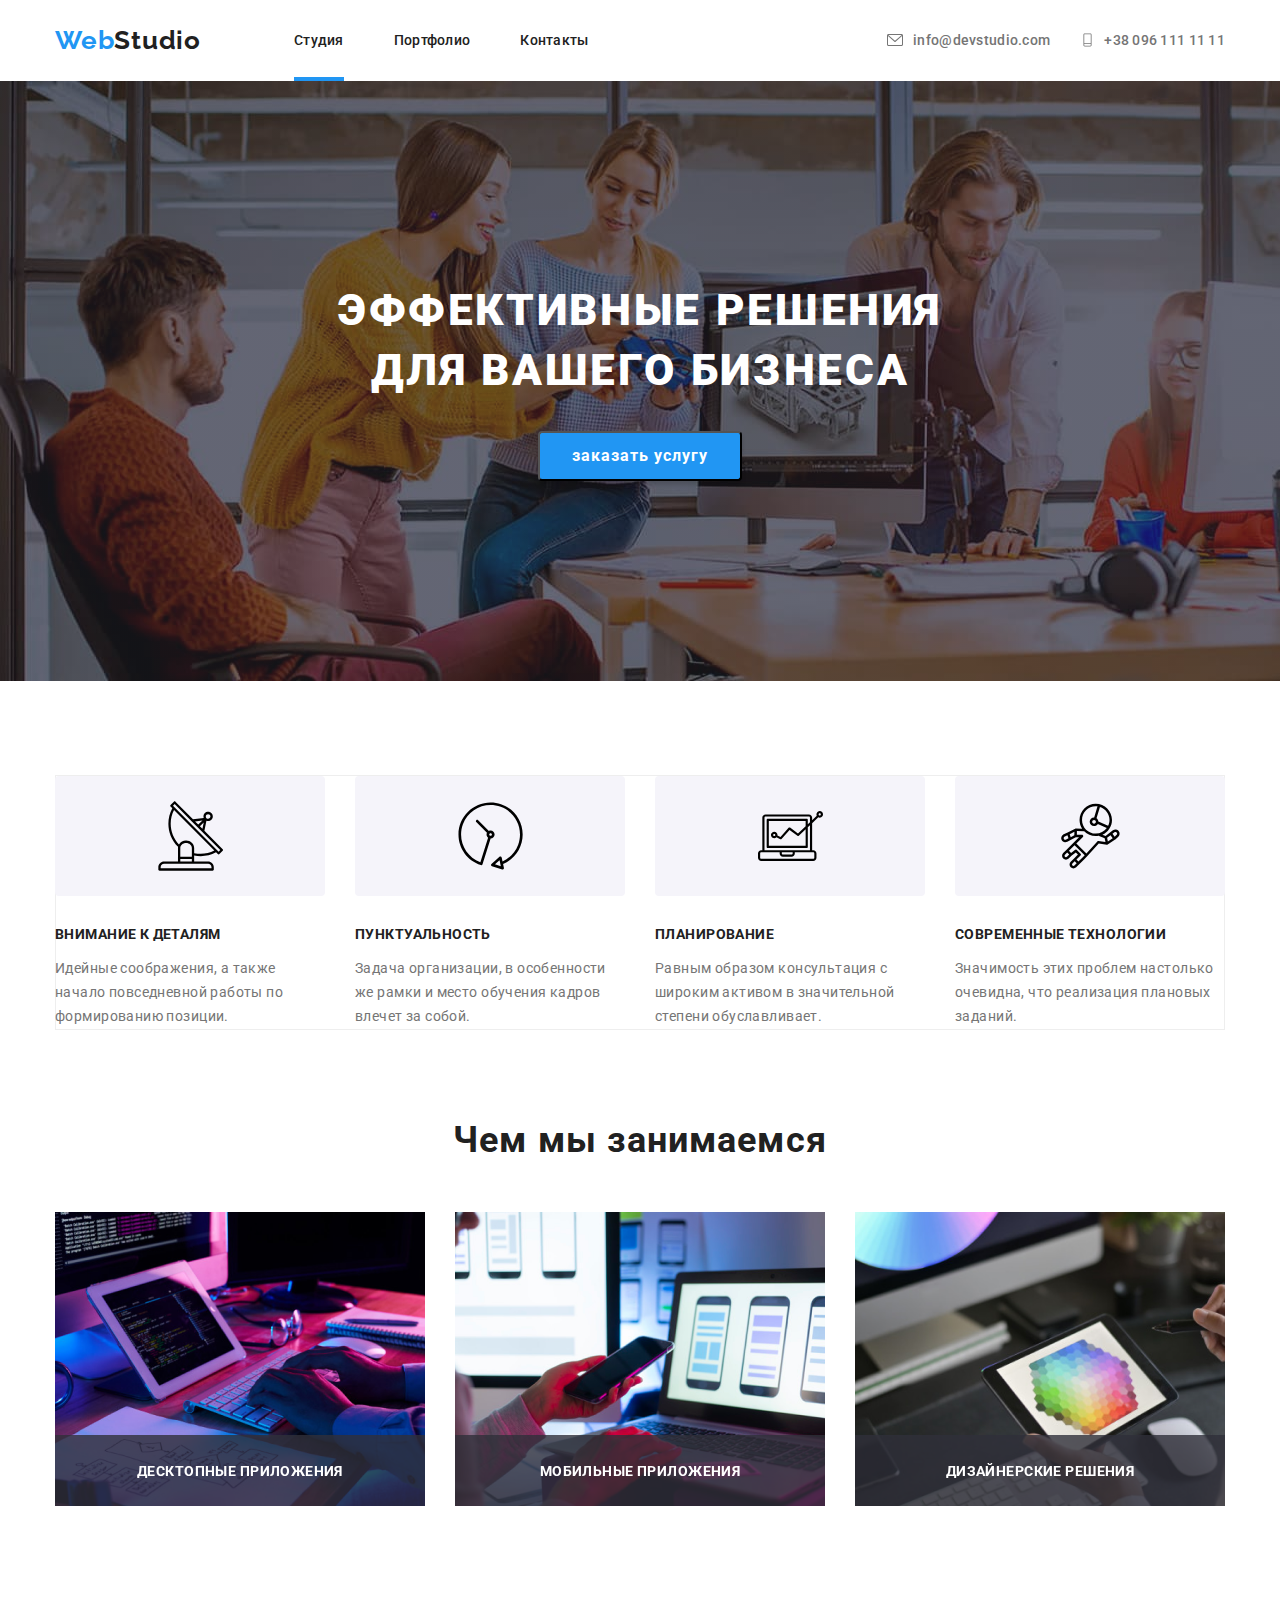
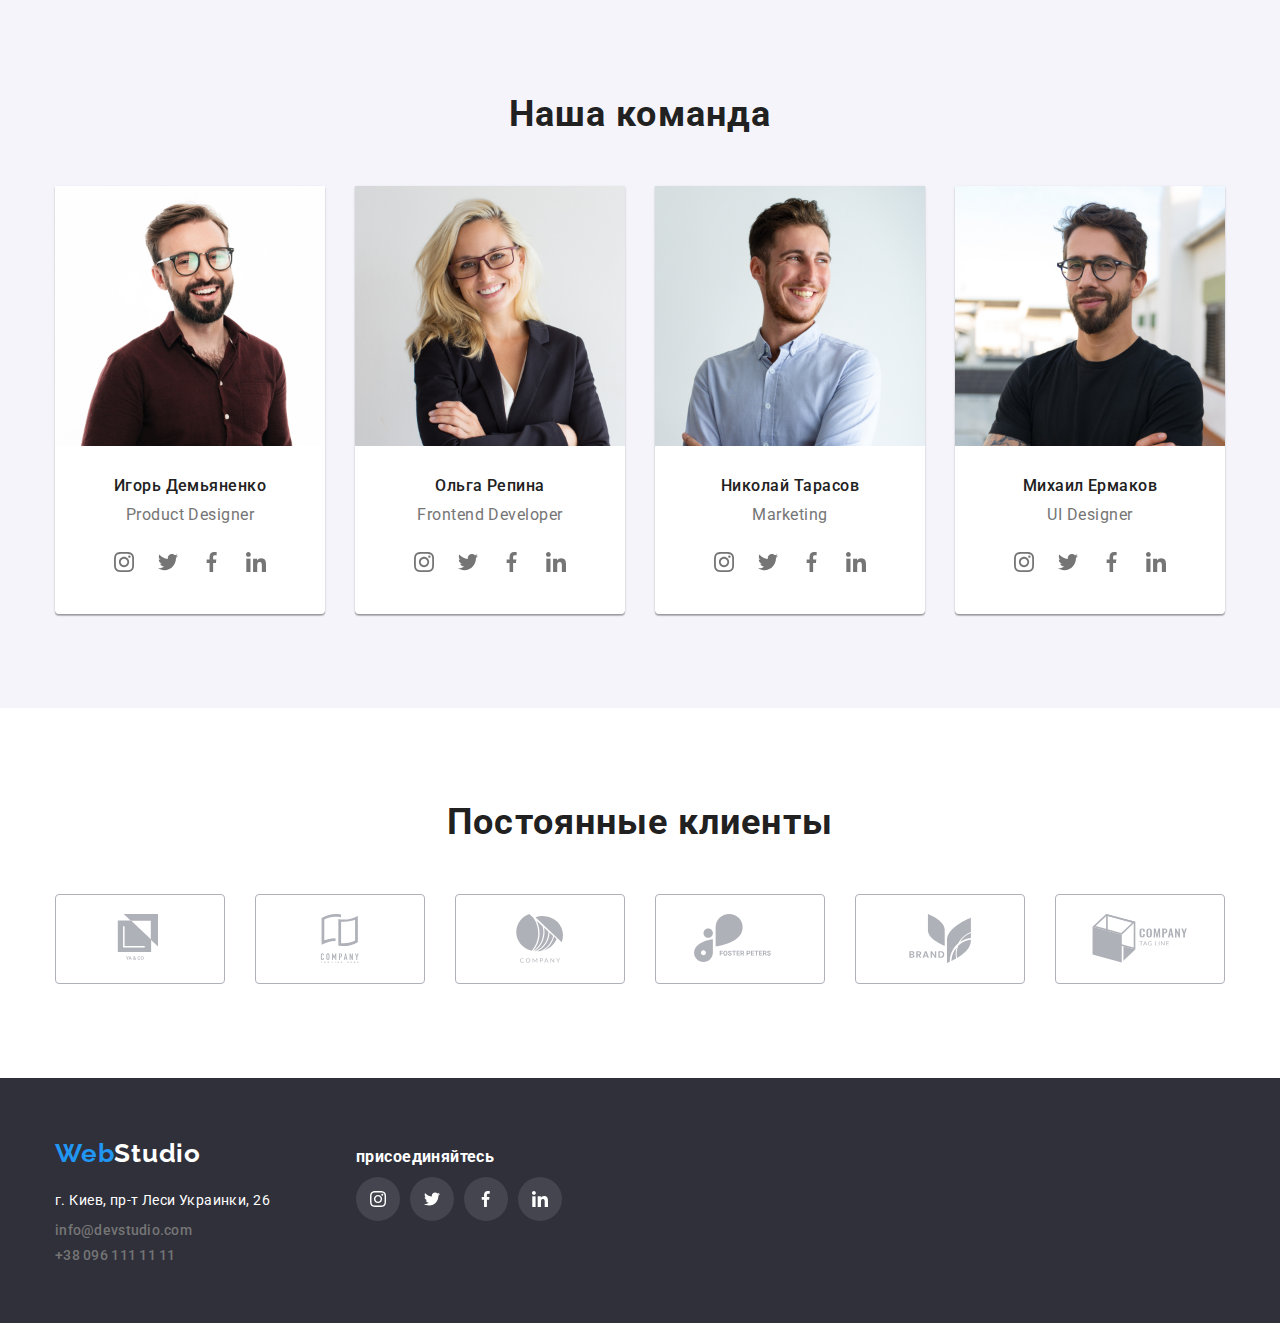
==== index.html @ 76a41bfb "дз 5" ====
<!DOCTYPE html>
<html lang="ru">
<head>
    <meta charset="UTF-8">
    <meta name="viewport" content="width=device-width, initial-scale=1.0">
    <title>Document</title>
    <link rel="stylesheet" href="https://cdnjs.cloudflare.com/ajax/libs/modern-normalize/1.0.0/modern-normalize.min.css">
    <link rel="preconnect" href="https://fonts.gstatic.com">
<link rel="preconnect" href="https://fonts.gstatic.com">
<link href="https://fonts.googleapis.com/css2?family=Raleway:wght@700&family=Roboto:wght@400;500;700;900&display=swap"
  rel="stylesheet">
<link rel="stylesheet" href="./css/styles.css">
 
  </head>
<body>
  <header class="header">
    <div class="container">
    <nav class="nav"> 
      <a class="logo" href="/index.html" aria-label="логотип сайта"> <span class="logoweb"> Web</span><span class="logo-studio">Studio</span> 
    
    </a>

<ul class="navigation"> 
  <li class="navigation-item"> <a class="navigation-item-link"  href="/index.html" >Студия</a>
  <before class="header-line"></before>
  </li>

  <li class="navigation-item"> <a class="navigation-item-link"   href="/portfolio.html">Портфолио</a></li>

 <li class="navigation-item"> <a class="navigation-item-link"  href="#">Контакты</a></li>



</ul>
</nav>

<address class="adress">

<svg class="adresssvg">
  <use href="/img/symbol-defs.svg#icon-envelopeconvert-hover"></use>
</svg>
<a class="address-link" href  ="info@devstudio.com">info@devstudio.com</a>
  </address>
<div class="telsvgitem">
  <svg class="telsvg">
    <use href="/img/symbol-defs.svg#icon-tel"></use>
  </svg>
  <a class="header-tell" href="tel:+38 096 111 11 11">+38 096 111 11 11</a>
</div>
  </div>
 </header>  
  <main>
<!--hero -->
<section class="hero-section">
  
  <div class="main-info">
  <h1 class="main-haiding">Эффективные решения для вашего бизнеса</h1>
  <button class="button" data-modal-open>заказать услугу</button>
  <div class="backdrop is-hidden"data-modal>
    <div class="modal">
      <p>
        Серега супер айтишник
      </p>
<button class="cloze" data-modal-close><svg class="svgcloze">
  <use href="/img/symbol-defs.svg#icon-Vectorcloze"></use>
</svg>
</button>
    </div>

  </div>
  </div>
  
</section>
<section class="section-requirements">
  <div class="container">
<ul class="list-of-requirements">
  
    <li class="list-of-requirements-item">
      <section class="listsvg">
        <svg class="list-item-svg">
          <use href="/img/symbol-defs.svg#icon-Vectorantena"></use>
        </svg>

      </section>
    
      <h3 class="base-tegs" >Внимание к деталям</h3>
  <p class="text-idea"> Идейные соображения, а также начало повседневной работы по формированию позиции.</p>
  </li>
 
  <li class="list-of-requirements-item">
    <section class="listsvg">
    <svg class="list-item-svg">
      <use href="/img/symbol-defs.svg#icon-Vectorchasiki"></use>
    </svg>
     
    </section>
    <h3 class="base-tegs">Пунктуальность</h3>
  <p class="text-idea"> Задача организации, в особенности же рамки и место обучения кадров влечет за собой.</p>
  </li>

  <li class="list-of-requirements-item">
    <section class="listsvg">
    <svg class="list-item-svg">
      <use href="/img/symbol-defs.svg#icon-Vectorcomp"></use>
    </svg>
    </section>
    <h3 class="base-tegs">Планирование</h3>
 <p class="text-idea"> Равным образом консультация с широким активом в значительной степени обуславливает.</p>
  </li>

  <li class="list-of-requirements-item">
    <section class="listsvg">
      <svg class="list-item-svg">
        <use href="/img/symbol-defs.svg#icon-Vectorcosmo"></use>
      </svg>
      </section>
    <h3 class="base-tegs">Современные технологии</h3>
<p class="text-idea"> Значимость этих проблем настолько очевидна, что реализация плановых заданий.</p>
  </li>
  
</ul>
</div>
</section>

<section class="section-profession">
  <div class="container">
 
<h2 class="work">Чем мы занимаемся</h2>

<ul class="img-set">
  <li class="img-work-set">
    <img class="img-work" src="/img/набор кода.png" alt="набор кода" width="370" height="294">
    <before class="code">ДЕСКТОПНЫЕ ПРИЛОЖЕНИЯ</before>
 </li>
 <li class="img-work-set">
   <img class="img-work" src="/img/подключение.png" alt="подключение сайта" width="370" height="294" >
  <before class="code">МОБИЛЬНЫЕ ПРИЛОЖЕНИЯ</before>
 </li>
 <li class="img-work-set"><img class="img-work" src="/img/дизайн.png" alt="дизайн стилизация" width="370" height="294">
  <before class="code">ДИЗАЙНЕРСКИЕ РЕШЕНИЯ</before>
</li>

</ul>
</div>


</section>


  
  <section class="comand">
    
    <div class="container">
      <h2 class="over-comand">Наша команда</h2>
<ul class="fotospec">
  <li class="fotospros"><img src="/img/demyanenko.jpg" alt="" width="270" height="260"> 
    <h3 class="name">Игорь Демьяненко</H3>
    <p class="profession">Product Designer</p>
    <ul class="social-list">
      <li class="social-list-item">
        <a class="social-list-link" href="">
          <svg class="social-list-link-icon">
          <use href="/img/symbol-defs.svg#icon-instagram-2"></use>
        </svg></a>
      </li>
      <li class="social-list-item">

      <a class="social-list-link" href="">
        <svg class="social-list-link-icon">
        <use href="/img/symbol-defs.svg#icon-Vectortvit"></use>
      </svg></a>
      </li>
      <li class="social-list-item">
        <a class="social-list-link" href="">
          <svg class="social-list-link-icon">
          <use href="/img/symbol-defs.svg#icon-Vectorfaceb"></use>
        </svg></a>
      </li>
      <li class="social-list-item">
      <a class="social-list-link" href="">
        <svg class="social-list-link-icon">
        <use href="/img/symbol-defs.svg#icon-linkedin-1"></use>
      </svg></a>
     </li>
    </ul>
   
  </li>
    <li class="fotospros"><img src="/img/repina.jpg" alt="" width="270" height="260">
<h3 class="name">Ольга Репина</h3>
<p class="profession">Frontend Developer</p>
<ul class="social-list">
  <li class="social-list-item">
    <a class="social-list-link" href="">
      <svg class="social-list-link-icon">
        <use href="/img/symbol-defs.svg#icon-instagram-2"></use>
      </svg></a>
  </li>
  <li class="social-list-item">

    <a class="social-list-link" href="">
      <svg class="social-list-link-icon">
        <use href="/img/symbol-defs.svg#icon-Vectortvit"></use>
      </svg></a>
  </li>
  <li class="social-list-item">
    <a class="social-list-link" href="">
      <svg class="social-list-link-icon">
        <use href="/img/symbol-defs.svg#icon-Vectorfaceb"></use>
      </svg></a>
  </li>
  <li class="social-list-item">
    <a class="social-list-link" href="">
      <svg class="social-list-link-icon">
        <use href="/img/symbol-defs.svg#icon-linkedin-1"></use>
      </svg></a>
  </li>
</ul>
    </li>
    <li class="fotospros"><img src="/img/tarasov.jpg" alt="" width="270" height="260"> 
      <h3 class="name">Николай Тарасов</h3>
      <p class="profession">Marketing</p>
      <ul class="social-list">
        <li class="social-list-item">
          <a class="social-list-link" href="">
            <svg class="social-list-link-icon">
              <use href="/img/symbol-defs.svg#icon-instagram-2"></use>
            </svg></a>
        </li>
        <li class="social-list-item">
      
          <a class="social-list-link" href="">
            <svg class="social-list-link-icon">
              <use href="/img/symbol-defs.svg#icon-Vectortvit"></use>
            </svg></a>
        </li>
        <li class="social-list-item">
          <a class="social-list-link" href="">
            <svg class="social-list-link-icon">
              <use href="/img/symbol-defs.svg#icon-Vectorfaceb"></use>
            </svg></a>
        </li>
        <li class="social-list-item">
          <a class="social-list-link" href="">
            <svg class="social-list-link-icon">
              <use href="/img/symbol-defs.svg#icon-linkedin-1"></use>
            </svg></a>
        </li>
      </ul>
   </li>
   <li class="fotospros"><img src="/img/yermakov.jpg" alt="" width="270" height="260">
    <h3 class="name">Михаил Ермаков</h3>
    <p class="profession">UI Designer</p>
    <ul class="social-list">
      <li class="social-list-item">
        <a class="social-list-link" href="">
          <svg class="social-list-link-icon">
            <use href="/img/symbol-defs.svg#icon-instagram-2"></use>
          </svg></a>
      </li>
      <li class="social-list-item">
    
        <a class="social-list-link" href="">
          <svg class="social-list-link-icon">
            <use href="/img/symbol-defs.svg#icon-Vectortvit"></use>
          </svg></a>
      </li>
      <li class="social-list-item">
        <a class="social-list-link" href="">
          <svg class="social-list-link-icon">
            <use href="/img/symbol-defs.svg#icon-Vectorfaceb"></use>
          </svg></a>
      </li>
      <li class="social-list-item">
        <a class="social-list-link" href="">
          <svg class="social-list-link-icon">
            <use href="/img/symbol-defs.svg#icon-linkedin-1"></use>
          </svg></a>
      </li>
    </ul>

   </li>
</ul>
</div>
</section>
<section class="clients">
  <div class="container">
    <h2 class="over-clients">Постоянные клиенты</h2>
    <ul class="clients-logos">
      
      <li class="clients-logos-area">
        <a class="clients-logos-area-label" href="">
        <svg class="clients-svg">
          <use href="/img/symbol-defs.svg#icon-logo-1"></use>
        </svg>
      </a>
     
      </li>
        <li class="clients-logos-area">
          <a class="clients-logos-area-label" href="">
            <svg class="clients-svg">
              <use href="/img/symbol-defs.svg#icon-logo-2"></use>
            </svg>
          </a>
        
        </li>
      <li class="clients-logos-area">
        <a class="clients-logos-area-label" href="">
          <svg class="clients-svg">
            <use href="/img/symbol-defs.svg#icon-logo-3"></use>
          </svg>
        </a>
      
      </li>
        <li class="clients-logos-area">
          <a class="clients-logos-area-label" href="">
            <svg class="clients-svg">
              <use href="/img/symbol-defs.svg#icon-logo-4"></use>
            </svg>
          </a>
        
        </li>
      <li class="clients-logos-area">
        <a class="clients-logos-area-label" href="">
          <svg class="clients-svg">
            <use href="/img/symbol-defs.svg#icon-logo-5"></use>
          </svg>
        </a>
      
      </li>
        <li class="clients-logos-area">
          <a class="clients-logos-area-label" href="">
            <svg class="clients-svg">
              <use href="/img/symbol-defs.svg#icon-logo-6"></use>
            </svg>
          </a>
        
        </li>
     

    </ul>

  </div>

</section>
</main>
<footer class="footer">
<div class="container">
  <ul class="footer-set">
    <li class="footer-section">
  <ul class="footer-items">
  <li class="footer-item"><a class="logo" href="/index.html" aria-label="логотип сайта"> <span class="logoweb"> Web</span><span class="logo-studio-footer">Studio</span> 
    
  </a>
  </li>
  <!--контакты-->
  
    <li class="footer-item">
     
       <p class="adress-kiyv">г. Киев, пр-т Леси Украинки, 26</p> 
      </li>
    <li class="footer-item">
      <a class="address-link" href  ="info@devstudio.com">info@devstudio.com</a>
    </li>
    <li class="footer-item">
      <a class="header-tell"  href="tel:+38 096 111 11 11">+38 096 111 11 11</a>
    </li>
  </ul>
  </li>
  <li class="footer-section">
  <ul class="footer-conect">
    <li class="footer-conect-main"><h3>присоединяйтесь</h3></li>
    <li class="footer-item-section">
      <ul class="social-list-set" >
        <li class="footer-social-list-item">
          <a class="footer-social-list-item-icon" href="">
            <svg class="footer-social-list-item-svg">
              <use href="/img/symbol-defs.svg#icon-instagram-2"></use>
            </svg>
          </a>
        </li>
        <li class="footer-social-list-item">
          <a class="footer-social-list-item-icon href="">
            <svg class="footer-social-list-item-svg">
              <use href="/img/symbol-defs.svg#icon-Vectortvit"></use>
            </svg>
          </a>
        </li>
        <li class="footer-social-list-item">
          <a class="footer-social-list-item-icon href="">
            <svg class="footer-social-list-item-svg">
              <use href="/img/symbol-defs.svg#icon-Vectorfaceb"></use>
            </svg>
          </a>
        </li>
        <li class="footer-social-list-item">
          <a class="footer-social-list-item-icon href="">
            <svg class="footer-social-list-item-svg">
              <use href="/img/symbol-defs.svg#icon-linkedin-1"></use>
            </svg>
          </a>
        </li>


      </ul>
    </li>
  </ul>
  </li>
  </ul>
</div>


  
  </footer>
  <script src="./js/modal.js"></script>
</body>
</html>
---- css/styles.css ----
a {
  text-decoration: none;
}
.navigation-item-link {
  font-family: 'Roboto', sans-serif;
  font-weight: 500;
  font-size: 14px;
  line-height: 1.142;
  letter-spacing: 0.02em;
  color: #212121;
  transition-property: color, transform;
  transition-duration: 250ms;
  transition-timing-function: cubic-bezier(0.4, 0, 0.2, 1);
}
.navigation-item {
  position: relative;
}
.header-line {
  position: absolute;
  content: '';
  display: flex;
  width: 100%;
  height: 4px;
  background-color: #2196f3;
  top: 250%;
}
html {
  box-sizing: border-box;
}
*,
*::before,
*::after {
  box-sizing: inherit;
}

ul {
  list-style: none;
}

.address-link {
  display: flex;
  font-family: 'Roboto', sans-serif;
  font-weight: 500;
  font-size: 14px;
  line-height: 1.142;
  letter-spacing: 0.02em;
  color: #757575;
  transition-property: color, transform;
  transition-duration: 250ms;
  transition-timing-function: cubic-bezier(0.4, 0, 0.2, 1);
}

/* =====header====== */
.header {
  display: flex;
  align-items: center;
  justify-content: center;

  margin: auto;
}

.header {
  padding-top: 25px;
  padding-bottom: 25px;
  background: #ffffff;
}
.nav {
  display: flex;
  align-items: center;
  justify-content: flex-start;
}
.header .container {
  display: flex;
  align-items: center;
}
.container {
  width: 1200px;
  padding-left: 15px;
  padding-right: 15px;
  margin: 0 auto;
}

.navigation {
  display: flex;
  align-items: center;
}
.header .logo {
  margin-right: 93px;
}
.navigation-item:not(:last-child) {
  margin-right: 50px;
}
.adresssvg {
  display: block;
  width: 16px;
  height: 16px;
  fill: rgba(117, 117, 117, 1);
  margin-right: 10px;
  transition-property: fill, transform;
  transition-duration: 250ms;
  transition-timing-function: cubic-bezier(0.4, 0, 0.2, 1);
}
.adresssvg :hover,
.adresssvg :focus {
  fill: #2196f3;
}

.adress {
  display: flex;
  margin-left: auto;
  align-items: center;
}
.header .address-link {
  display: flex;
  align-items: center;
}
.header-tell {
  display: flex;
  flex-wrap: nowrap;
  font-family: 'Roboto', sans-serif;
  font-weight: 500;
  font-size: 14px;
  line-height: 1.142;
  letter-spacing: 0.02em;
  color: #757575;
  transition-property: color, transform;
  transition-duration: 250ms;
  transition-timing-function: cubic-bezier(0.4, 0, 0.2, 1);
}
.telsvgitem {
  display: flex;
  margin-left: 31px;
  align-items: center;
}

.telsvg {
  display: flex;
  width: 13px;
  height: 26px;
  fill: #757575;
  margin-right: 10px;
  transition-property: fill, transform;
  transition-duration: 250ms;
  transition-timing-function: cubic-bezier(0.4, 0, 0.2, 1);
}

.telsvg:hover,
.telsvg:focus {
  fill: #2196f3;
}
.navigation-item :hover,
.navigation-item :focus,
.address-link:hover,
.address-link:focus,
.header-tell:hover,
.header-tell:focus {
  color: #2196f3;
}

.adress {
  font-style: normal;
}
.header .header-tell {
  font-style: normal;

  margin-left: auto;
}
.logoweb {
  color: #2196f3;
}
.logo-studio {
  color: #212121;
}
.logo {
  font-family: 'Raleway', sans-serif;
  font-style: normal;
  font-weight: bold;
  font-size: 26px;
  line-height: 1.192;
  /* identical to box height */

  letter-spacing: 0.03em;
}
.hero-section {
  padding-top: 200px;
  padding-bottom: 200px;
  background: #2f303a;
  background-image: linear-gradient(
      rgba(47, 48, 58, 0.4),
      rgba(47, 48, 58, 0.4)
    ),
    url(../img/Img-background\ —\ копия.jpg);
  background-repeat: no-repeat;
  background-size: cover;
}
.main-haiding {
  font-family: 'Roboto', sans-serif;
  font-style: normal;
  font-weight: 900;
  font-size: 44px;
  line-height: 1.363;
  /* or 136% */

  text-align: center;
  letter-spacing: 0.06em;
  text-transform: uppercase;

  color: #ffffff;

  align-items: center;
  justify-content: center;
}
.button {
  font-family: 'Roboto', sans-serif;
  font-style: normal;
  font-weight: bold;
  font-size: 16px;
  line-height: 1.875;
  /* identical to box height, or 187% */

  display: flex;
  align-items: center;
  text-align: center;
  letter-spacing: 0.06em;

  color: #ffffff;
  background: #2196f3;
  box-shadow: 0px 4px 4px rgba(0, 0, 0, 0.15);
  border-radius: 4px;
  cursor: pointer;
  min-width: 200px;
  height: 50px;
  padding: 10px 32px;
  margin-top: 30px;
}
.main-info {
  display: flex;
  align-items: center;
  text-align: center;
  flex-wrap: wrap;
  flex-direction: column;
  justify-content: center;
  width: 726px;
  padding-left: 15px;
  padding-right: 15px;

  margin: 0 auto;
}
.cloze {
  position: absolute;
  position: relative;

  top: -11px;
  left: 240px;
  width: 30px;
  height: 30px;
}
.svgcloze {
  position: absolute;
  top: 50%;
  left: 50%;
  transform: translate(-50%, -50%);
  width: 11px;
  height: 11px;
}
.backdrop.is-hidden {
  opacity: 0;
  pointer-events: none;
}
.backdrop {
  position: fixed;

  top: 0;
  left: 0;
  width: 100%;
  height: 100%;
  background: rgba(0, 0, 0, 0.2);
}
.modal {
  position: absolute;
  position: relative;
  width: 528px;
  height: 581px;
  background: #ffffff;
  box-shadow: 0px 1px 3px rgba(0, 0, 0, 0.12), 0px 1px 1px rgba(0, 0, 0, 0.14),
    0px 2px 1px rgba(0, 0, 0, 0.2);
  border-radius: 4px;
  top: 50%;
  left: 50%;
  transform: translate(-50%, -50%);
  transition: 250ms cubic-bezier(0.4, 0, 0.2, 1);
}
.listsvg {
  width: 65px;
  height: 70px;
  display: flex;
  justify-content: center;
  align-items: center;
}
.section-requirements {
  height: 251px;

  margin-top: 94px;

  display: flex;
  justify-content: center;
}
.listsvg {
  height: 120px;
  width: 270px;
  background-color: rgba(245, 244, 250, 1);
  border-radius: 4px;
}
.list-item-svg {
  width: 65px;
  height: 70px;
  transition-property: fill, transform;
  transition-duration: 250ms;
  transition-timing-function: cubic-bezier(0.4, 0, 0.2, 1);
}

.list-item-svg :hover,
.list-item-svg:focus {
  fill: #2196f3;
}

.list-of-requirements {
  display: flex;
  align-items: center;

  justify-content: center;
  flex-direction: row;

  border: 1px solid rgba(238, 238, 238, 1);
}
.base-tegs {
  padding-top: 30px;
  display: flex;
  align-items: center;
  justify-content: start;
  font-family: 'Roboto', sans-serif;
  font-style: normal;
  font-weight: bold;
  font-size: 14px;
  line-height: 16px;
  letter-spacing: 0.03em;
  text-transform: uppercase;
  padding-bottom: 15px;

  color: #212121;
}
.list-of-requirements-item:not(:last-child) {
  margin-right: 30px;
}
.text-idea {
  font-family: 'Roboto', sans-serif;
  font-style: normal;
  font-weight: normal;
  font-size: 14px;
  line-height: 1.714;
  /* or 171% */

  letter-spacing: 0.03em;

  color: #757575;
}
.img-work-set {
  position: relative;
}
.section-profession {
  display: flex;
  align-items: center;
  justify-content: space-between;
  flex-direction: centerolumn;

  height: 386px;
  margin-bottom: 94px;
  margin-top: 94px;
}
.code {
  display: flex;
  align-items: center;
  justify-content: center;
  position: absolute;
  content: '';
  font-family: Roboto;
  font-style: normal;
  font-weight: bold;
  font-size: 14px;
  line-height: 1.142;
  text-align: center;
  letter-spacing: 0.03em;
  color: #ffffff;
  background: rgba(47, 48, 58, 0.8);
  width: 100%;
  top: 76%;
  bottom: 0;

  transform: translate(0, -50);
}
.work {
  font-family: 'Roboto', sans-serif;
  font-style: normal;
  font-weight: bold;
  font-size: 36px;
  line-height: 1.166;
  text-align: center;
  letter-spacing: 0.03em;

  padding-bottom: 50px;

  display: flex;
  justify-content: center;

  align-items: center;

  color: #212121;
}

.img-work {
  width: 370px;
  height: 294px;
  display: flex;
  align-items: center;
}

.img-set {
  display: flex;
  align-items: center;
  justify-content: center;
}

.img-work {
  display: flex;
  align-items: center;
  justify-content: center;
}
.img-work-set:not(:last-child) {
  margin-right: 30px;
}

.over-comand {
  font-family: 'Roboto', sans-serif;
  font-style: normal;
  font-weight: bold;
  font-size: 36px;
  line-height: 1.166;
  text-align: center;
  letter-spacing: 0.03em;
  display: flex;
  align-items: center;
  justify-content: center;
  margin-bottom: 50px;

  color: #212121;
}
.comand {
  display: flex;
  align-items: center;
  justify-content: center;
  flex-direction: column;
  padding-top: 94px;
  padding-bottom: 94px;

  background: rgba(245, 244, 250, 1);

  height: 708px;
  left: 0px;
  top: 1449px;
  border-radius: 0px;
}

.fotospec {
  display: flex;
  align-items: center;
  justify-content: center;
}
.fotospros {
  background-color: rgba(255, 255, 255, 1);
  display: flex;
  justify-content: center;
  flex-direction: column;
  align-items: center;
  outline: rgba(255, 255, 255, 1);
  box-shadow: 0px 1px 3px rgba(0, 0, 0, 0.12), 0px 1px 1px rgba(0, 0, 0, 0.14),
    0px 2px 1px rgba(0, 0, 0, 0.2);
  border-radius: 0px 0px 4px 4px;
  padding-bottom: 30px;
}
.social-list {
  display: flex;
  justify-content: center;
  align-items: center;

  padding-top: 16px;
}
.fotospros:not(:last-child) {
  margin-right: 30px;
}
.name {
  font-family: 'Roboto', sans-serif;
  font-style: normal;
  font-weight: 500;
  font-size: 16px;
  line-height: 1.187;
  /* identical to box height */

  text-align: center;
  letter-spacing: 0.03em;

  color: #212121;
  padding-top: 30px;
}
.profession {
  font-family: 'Roboto', sans-serif;
  font-style: normal;
  font-weight: normal;
  font-size: 16px;
  line-height: 1.187;
  /* identical to box height */

  text-align: center;
  letter-spacing: 0.03em;

  color: #757575;
  padding-top: 10px;
}
.social-list-link {
  display: flex;
  justify-content: center;
  align-items: center;
  width: 44px;
  height: 44px;
  display: flex;
  background: #ffffff;
  border-radius: 50%;
  transition-property: background, transform;
  transition-duration: 250ms;
  transition-timing-function: cubic-bezier(0.4, 0, 0.2, 1);
}
.social-list-link:hover,
.social-list-link:focus {
  background: #2196f3;
}
.social-list-link:hover .social-list-link-icon,
.social-list-link:focus .social-list-link-icon {
  fill: #ffffff;
}

.social-list-link-icon {
  width: 20px;
  height: 20px;
  fill: #757575;
  transition-property: fill, transform;
  transition-duration: 250ms;
  transition-timing-function: cubic-bezier(0.4, 0, 0.2, 1);
}
.clients {
  height: 370px;
  display: flex;
  align-items: center;
  justify-content: center;
  flex-direction: column;
  padding-top: 94px;
  padding-bottom: 94px;
}
.over-clients {
  font-family: Roboto;
  font-style: normal;
  font-weight: bold;
  font-size: 36px;
  line-height: 1.166;
  text-align: center;
  letter-spacing: 0.03em;

  color: #212121;
}
.clients-logos {
  display: flex;
  margin-top: 50px;
}
.clients-logos-area {
  width: 170px;
  height: 90px;
  display: flex;
}
.clients-logos-area:not(:last-child) {
  margin-right: 30px;
}

.clients-svg {
  display: flex;
  align-items: center;
  justify-content: center;
  width: auto;
  height: 49px;
  fill: #afb1b8;
  transition-property: fill, transform;
  transition-duration: 250ms;
  transition-timing-function: cubic-bezier(0.4, 0, 0.2, 1);
}
.clients-logos-area-label:hover,
.clients-logos-area-label:focus {
  fill: #2196f3;
}
.clients-logos-area-label:hover .clients-svg,
.clients-logos-area-label:focus .clients-svg {
  fill: #2196f3;
}
.clients-logos-area-label {
  border: 1px solid #afb1b8;
  box-sizing: border-box;
  border-radius: 4px;
  width: 170px;
  height: 90px;
  display: flex;
  align-items: center;
  justify-content: center;
  transition-property: fill, transform;
  transition-duration: 250ms;
  transition-timing-function: cubic-bezier(0.4, 0, 0.2, 1);
}
.clients-logos-area-label:hover,
.clients-logos-area-label:focus {
  border: 1px solid #2196f3;
}
.footer-conect {
  display: flex;
  align-items: flex-start;
  flex-direction: column;
}
.social-list-set {
  display: flex;
  align-items: center;
}
.footer-item-section {
  display: flex;
  align-items: center;
}
.footer-conect-main {
  font-family: Roboto;
  font-style: normal;
  font-weight: bold;
  font-size: 14px;
  line-height: 1.142;
  letter-spacing: 0.03em;
  display: flex;
  padding-top: 10px;
  padding-bottom: 10px;
  color: #ffffff;
}

.footer-social-list-item-icon {
  display: flex;
  width: 44px;
  height: 44px;
  border-radius: 50%;
  background: rgba(255, 255, 255, 0.1);
  align-items: center;
  justify-content: center;
  transition-property: background, transform;
  transition-duration: 250ms;
  transition-timing-function: cubic-bezier(0.4, 0, 0.2, 1);
}
.footer-social-list-item:hover .footer-social-list-item-icon,
.footer-social-list-item:focus .footer-social-list-item-icon {
  background: #2196f3;
}
.footer-social-list-item:not(:last-child) {
  margin-right: 10px;
}

.footer-social-list-item-svg {
  display: flex;
  height: 16px;
  align-items: center;
  justify-content: center;
  fill: white;
}
.footer-set {
  display: flex;
}
.footer-section {
  width: 231px;
  display: flex;
}
.footer-section:not(:first-child) {
  margin-left: 70px;
}

.footer {
  padding-top: 60px;
  padding-bottom: 60px;

  background: #2f303a;
}
.footer .container {
  display: flex;
}

.logo-studio-footer {
  color: white;
}
.adress-kiyv {
  padding-top: 20px;
}
.footer .address-link {
  padding-top: 9px;
}
.footer .header-tell {
  padding-top: 9px;
}
.footer-item {
  display: flex;
}
.adress-kiyv {
  font-family: 'Roboto', sans-serif;
  font-style: normal;
  font-weight: normal;
  font-size: 14px;
  line-height: 1.714;
  /* or 171% */

  letter-spacing: 0.03em;

  color: #ffffff;
}
/*===============end-studio======*/
.portfolio .header {
  border: 1px solid rgba(236, 236, 236, 1);
}
.main-portfolio {
  padding-bottom: 64px;
  padding-top: 94px;
}
.main-portfolio .container {
  display: flex;
  flex-direction: column;
  justify-content: center;
  align-items: center;
}

.nav-portfolio-item {
  display: flex;
  justify-content: center;
  font-family: 'Roboto', sans-serif;
  font-style: normal;
  font-weight: 500;
  font-size: 16px;
  line-height: 1.625;
  /* identical to box height, or 162% */

  text-align: center;
  letter-spacing: 0.03em;

  color: #212121;
}
.main-portfolio .container {
  display: flex;
}
.nav-portfolio-item {
  margin-right: 8px;
  transition-property: background, color, transform;
  transition-duration: 250ms;
  transition-timing-function: cubic-bezier(0.4, 0, 0.2, 1);
}
.nav-portfolio-item:last-of-type {
  margin-right: none;
}
.buttons {
  display: flex;
  padding-bottom: 50px;
}
.nav-portfolio-item {
  border: none;
}
.nav-portfolio-item:hover,
.nav-portfolio-item:focus {
  color: #ffffff;
  background: #2196f3;
}
.projects {
  display: flex;
  flex-wrap: wrap;
  margin-right: -30px;
}
.projects-item-text {
  padding: 20px 24px;
}
.projects-item-div {
  width: 370px;
  height: 404px;
  border: 1px solid rgba(238, 238, 238, 1);
}
.area-img {
  position: relative;
  overflow: hidden;
  width: 370px;
  height: 294px;
}
.projects-item {
  margin-right: 30px;
  margin-bottom: 30px;
  width: 370px;
  height: 404px;
}
.projects-item-div:hover .overlay {
  transform: translatex(0);
}
.overlay {
  position: absolute;
  top: 0;
  left: 0;
  width: 370px;
  height: 294px;
  background: rgba(33, 150, 243, 0.9);
  transform: translatey(+100%);
  transition: transform 250ms ease;
  display: flex;
  justify-content: center;
  align-items: center;
  padding: 63px 24px;
  transition-timing-function: cubic-bezier(0.4, 0, 0.2, 1);
}
.overlay-text {
  font-family: 'Roboto', sans-serif;
  font-style: normal;
  font-weight: normal;
  font-size: 18px;
  line-height: 1.55;
  /* or 156% */

  letter-spacing: 0.03em;

  color: #ffffff;
}
.projects-item-div:hover,
.projects-item-div:focus {
  box-shadow: 0px 1px 1px rgba(0, 0, 0, 0.12), 0px 4px 4px rgba(0, 0, 0, 0.06),
    1px 4px 6px rgba(0, 0, 0, 0.16);
}

.projects-item:nth-child(3n) {
  margin-right: 0;
}
.example-item {
  font-family: 'Roboto', sans-serif;
  font-style: normal;
  font-weight: bold;
  font-size: 18px;
  line-height: 2;
  /* identical to box height, or 200% */

  letter-spacing: 0.06em;

  color: #212121;
}
.coment-item {
  font-family: Roboto;
  font-style: normal;
  font-weight: normal;
  font-size: 16px;
  line-height: 1.875;
  /* identical to box height, or 187% */

  letter-spacing: 0.03em;

  color: #757575;
  padding-top: 4px;
  padding-bottom: 10px;
}
.hr {
  border: 1px solid #ececec;
  margin: 0;
  padding: 0;
  width: 100%;
}
h1,
h2,
h3,
h4 {
  margin: 0;
}
ul,
ol {
  margin: 0;
  padding: 0;
}
p {
  margin: 0;
}
img {
  display: flex;
}
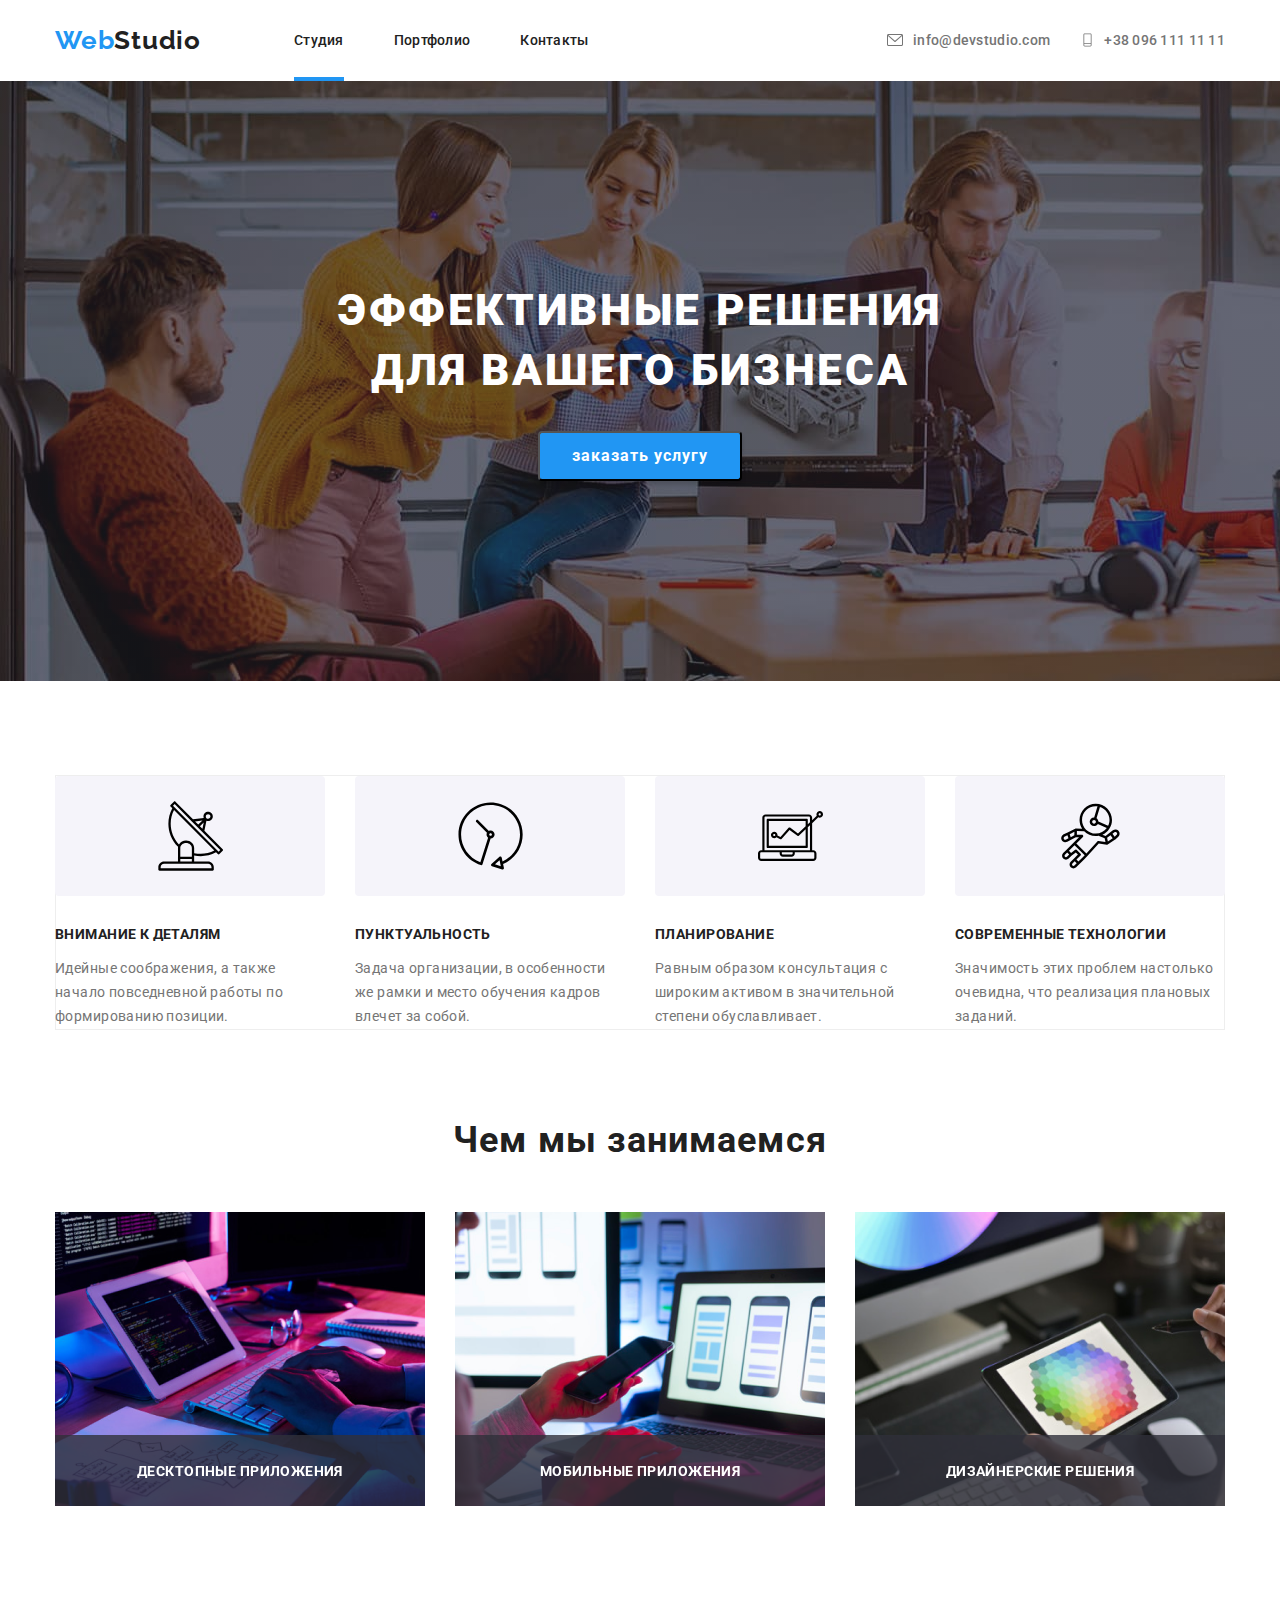
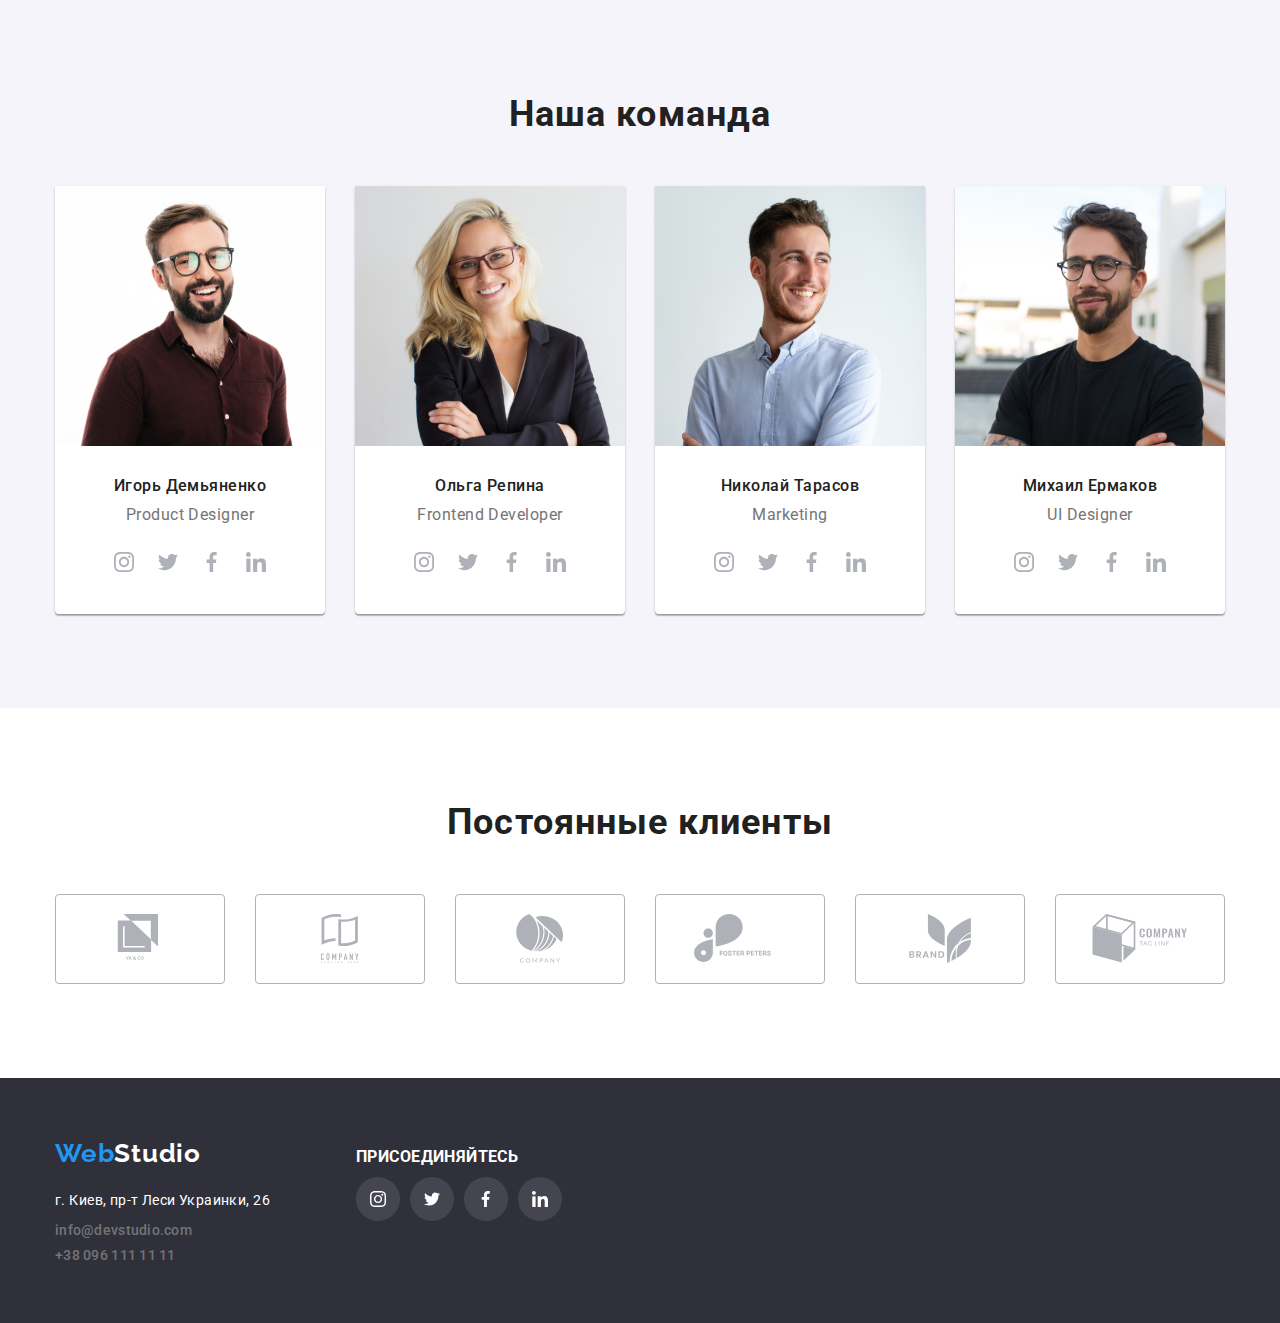
==== commit 698d28dd: "дз 5" ====
--- a/index.html
+++ b/index.html
@@ -36,16 +36,17 @@
 
 <address class="adress">
 
-<svg class="adresssvg">
+
+<a class="address-link" href  ="info@devstudio.com"><svg class="adresssvg">
   <use href="/img/symbol-defs.svg#icon-envelopeconvert-hover"></use>
-</svg>
-<a class="address-link" href  ="info@devstudio.com">info@devstudio.com</a>
+</svg>info@devstudio.com</a>
   </address>
 <div class="telsvgitem">
-  <svg class="telsvg">
+ 
+  <a class="header-tell" href="tel:+38 096 111 11 11"><svg class="telsvg">
     <use href="/img/symbol-defs.svg#icon-tel"></use>
-  </svg>
-  <a class="header-tell" href="tel:+38 096 111 11 11">+38 096 111 11 11</a>
+  </svg>+38 096 111 11 11</a>
+  
 </div>
   </div>
  </header>  
@@ -157,26 +158,26 @@
     <h3 class="name">Игорь Демьяненко</H3>
     <p class="profession">Product Designer</p>
     <ul class="social-list">
-      <li class="social-list-item">
+      <li >
         <a class="social-list-link" href="">
           <svg class="social-list-link-icon">
           <use href="/img/symbol-defs.svg#icon-instagram-2"></use>
         </svg></a>
       </li>
-      <li class="social-list-item">
+      <li >
 
       <a class="social-list-link" href="">
         <svg class="social-list-link-icon">
         <use href="/img/symbol-defs.svg#icon-Vectortvit"></use>
       </svg></a>
       </li>
-      <li class="social-list-item">
+      <li >
         <a class="social-list-link" href="">
           <svg class="social-list-link-icon">
           <use href="/img/symbol-defs.svg#icon-Vectorfaceb"></use>
         </svg></a>
       </li>
-      <li class="social-list-item">
+      <li >
       <a class="social-list-link" href="">
         <svg class="social-list-link-icon">
         <use href="/img/symbol-defs.svg#icon-linkedin-1"></use>
@@ -189,26 +190,26 @@
 <h3 class="name">Ольга Репина</h3>
 <p class="profession">Frontend Developer</p>
 <ul class="social-list">
-  <li class="social-list-item">
+  <li >
     <a class="social-list-link" href="">
       <svg class="social-list-link-icon">
         <use href="/img/symbol-defs.svg#icon-instagram-2"></use>
       </svg></a>
   </li>
-  <li class="social-list-item">
+  <li >
 
     <a class="social-list-link" href="">
       <svg class="social-list-link-icon">
         <use href="/img/symbol-defs.svg#icon-Vectortvit"></use>
       </svg></a>
   </li>
-  <li class="social-list-item">
+  <li >
     <a class="social-list-link" href="">
       <svg class="social-list-link-icon">
         <use href="/img/symbol-defs.svg#icon-Vectorfaceb"></use>
       </svg></a>
   </li>
-  <li class="social-list-item">
+  <li >
     <a class="social-list-link" href="">
       <svg class="social-list-link-icon">
         <use href="/img/symbol-defs.svg#icon-linkedin-1"></use>
@@ -220,26 +221,26 @@
       <h3 class="name">Николай Тарасов</h3>
       <p class="profession">Marketing</p>
       <ul class="social-list">
-        <li class="social-list-item">
+        <li>
           <a class="social-list-link" href="">
             <svg class="social-list-link-icon">
               <use href="/img/symbol-defs.svg#icon-instagram-2"></use>
             </svg></a>
         </li>
-        <li class="social-list-item">
+        <li >
       
           <a class="social-list-link" href="">
             <svg class="social-list-link-icon">
               <use href="/img/symbol-defs.svg#icon-Vectortvit"></use>
             </svg></a>
         </li>
-        <li class="social-list-item">
+        <li >
           <a class="social-list-link" href="">
             <svg class="social-list-link-icon">
               <use href="/img/symbol-defs.svg#icon-Vectorfaceb"></use>
             </svg></a>
         </li>
-        <li class="social-list-item">
+        <li >
           <a class="social-list-link" href="">
             <svg class="social-list-link-icon">
               <use href="/img/symbol-defs.svg#icon-linkedin-1"></use>
@@ -251,26 +252,26 @@
     <h3 class="name">Михаил Ермаков</h3>
     <p class="profession">UI Designer</p>
     <ul class="social-list">
-      <li class="social-list-item">
+      <li >
         <a class="social-list-link" href="">
           <svg class="social-list-link-icon">
             <use href="/img/symbol-defs.svg#icon-instagram-2"></use>
           </svg></a>
       </li>
-      <li class="social-list-item">
+      <li >
     
         <a class="social-list-link" href="">
           <svg class="social-list-link-icon">
             <use href="/img/symbol-defs.svg#icon-Vectortvit"></use>
           </svg></a>
       </li>
-      <li class="social-list-item">
+      <li >
         <a class="social-list-link" href="">
           <svg class="social-list-link-icon">
             <use href="/img/symbol-defs.svg#icon-Vectorfaceb"></use>
           </svg></a>
       </li>
-      <li class="social-list-item">
+      <li >
         <a class="social-list-link" href="">
           <svg class="social-list-link-icon">
             <use href="/img/symbol-defs.svg#icon-linkedin-1"></use>
@@ -368,7 +369,7 @@
   </li>
   <li class="footer-section">
   <ul class="footer-conect">
-    <li class="footer-conect-main"><h3>присоединяйтесь</h3></li>
+    <li class="footer-conect-main"><h3>ПРИСОЕДИНЯЙТЕСЬ</h3></li>
     <li class="footer-item-section">
       <ul class="social-list-set" >
         <li class="footer-social-list-item">
@@ -379,21 +380,21 @@
           </a>
         </li>
         <li class="footer-social-list-item">
-          <a class="footer-social-list-item-icon href="">
+          <a class="footer-social-list-item-icon" href="">
             <svg class="footer-social-list-item-svg">
               <use href="/img/symbol-defs.svg#icon-Vectortvit"></use>
             </svg>
           </a>
         </li>
         <li class="footer-social-list-item">
-          <a class="footer-social-list-item-icon href="">
+          <a class="footer-social-list-item-icon" href="">
             <svg class="footer-social-list-item-svg">
               <use href="/img/symbol-defs.svg#icon-Vectorfaceb"></use>
             </svg>
           </a>
         </li>
         <li class="footer-social-list-item">
-          <a class="footer-social-list-item-icon href="">
+          <a class="footer-social-list-item-icon" href="">
             <svg class="footer-social-list-item-svg">
               <use href="/img/symbol-defs.svg#icon-linkedin-1"></use>
             </svg>
--- a/css/styles.css
+++ b/css/styles.css
@@ -104,18 +104,27 @@
 .adresssvg :focus {
   fill: #2196f3;
 }
-
+.address-link:focus .adresssvg {
+  fill: #2196f3;
+}
+.address-link:hover .adresssvg {
+  fill: #2196f3;
+}
 .adress {
   display: flex;
   margin-left: auto;
   align-items: center;
 }
+.telsvg-before {
+  content: '';
+}
 .header .address-link {
   display: flex;
   align-items: center;
 }
 .header-tell {
   display: flex;
+  align-items: center;
   flex-wrap: nowrap;
   font-family: 'Roboto', sans-serif;
   font-weight: 500;
@@ -129,10 +138,17 @@
 }
 .telsvgitem {
   display: flex;
+  align-items: center;
+  justify-content: center;
   margin-left: 31px;
   align-items: center;
 }
-
+.header-tell:hover .telsvg {
+  fill: #2196f3;
+}
+.header-tell:focus .telsvg {
+  fill: #2196f3;
+}
 .telsvg {
   display: flex;
   width: 13px;
@@ -550,7 +566,7 @@
 .social-list-link-icon {
   width: 20px;
   height: 20px;
-  fill: #757575;
+  fill: #afb1b8;
   transition-property: fill, transform;
   transition-duration: 250ms;
   transition-timing-function: cubic-bezier(0.4, 0, 0.2, 1);
@@ -662,14 +678,17 @@
   transition-duration: 250ms;
   transition-timing-function: cubic-bezier(0.4, 0, 0.2, 1);
 }
-.footer-social-list-item:hover .footer-social-list-item-icon,
-.footer-social-list-item:focus .footer-social-list-item-icon {
+
+.footer-social-list-item-icon:hover,
+.footer-social-list-item-icon:focus {
   background: #2196f3;
 }
 .footer-social-list-item:not(:last-child) {
   margin-right: 10px;
 }
-
+.footer-social-list-item {
+  border-radius: 50%;
+}
 .footer-social-list-item-svg {
   display: flex;
   height: 16px;
@@ -763,6 +782,8 @@
   transition-property: background, color, transform;
   transition-duration: 250ms;
   transition-timing-function: cubic-bezier(0.4, 0, 0.2, 1);
+  border-radius: 4px;
+  padding: 6px 22px;
 }
 .nav-portfolio-item:last-of-type {
   margin-right: none;
@@ -798,14 +819,21 @@
   width: 370px;
   height: 294px;
 }
-.projects-item {
+
+.projects-item-link {
   margin-right: 30px;
   margin-bottom: 30px;
   width: 370px;
   height: 404px;
 }
-.projects-item-div:hover .overlay {
-  transform: translatex(0);
+.projects-item {
+  display: block;
+}
+.projects-item-link:hover .overlay {
+  transform: translatey(0);
+}
+.projects-item-link:focus .overlay {
+  transform: translatey(0);
 }
 .overlay {
   position: absolute;
@@ -835,7 +863,7 @@
   color: #ffffff;
 }
 .projects-item-div:hover,
-.projects-item-div:focus {
+.projects-item-link:focus {
   box-shadow: 0px 1px 1px rgba(0, 0, 0, 0.12), 0px 4px 4px rgba(0, 0, 0, 0.06),
     1px 4px 6px rgba(0, 0, 0, 0.16);
 }
@@ -867,7 +895,6 @@
 
   color: #757575;
   padding-top: 4px;
-  padding-bottom: 10px;
 }
 .hr {
   border: 1px solid #ececec;
